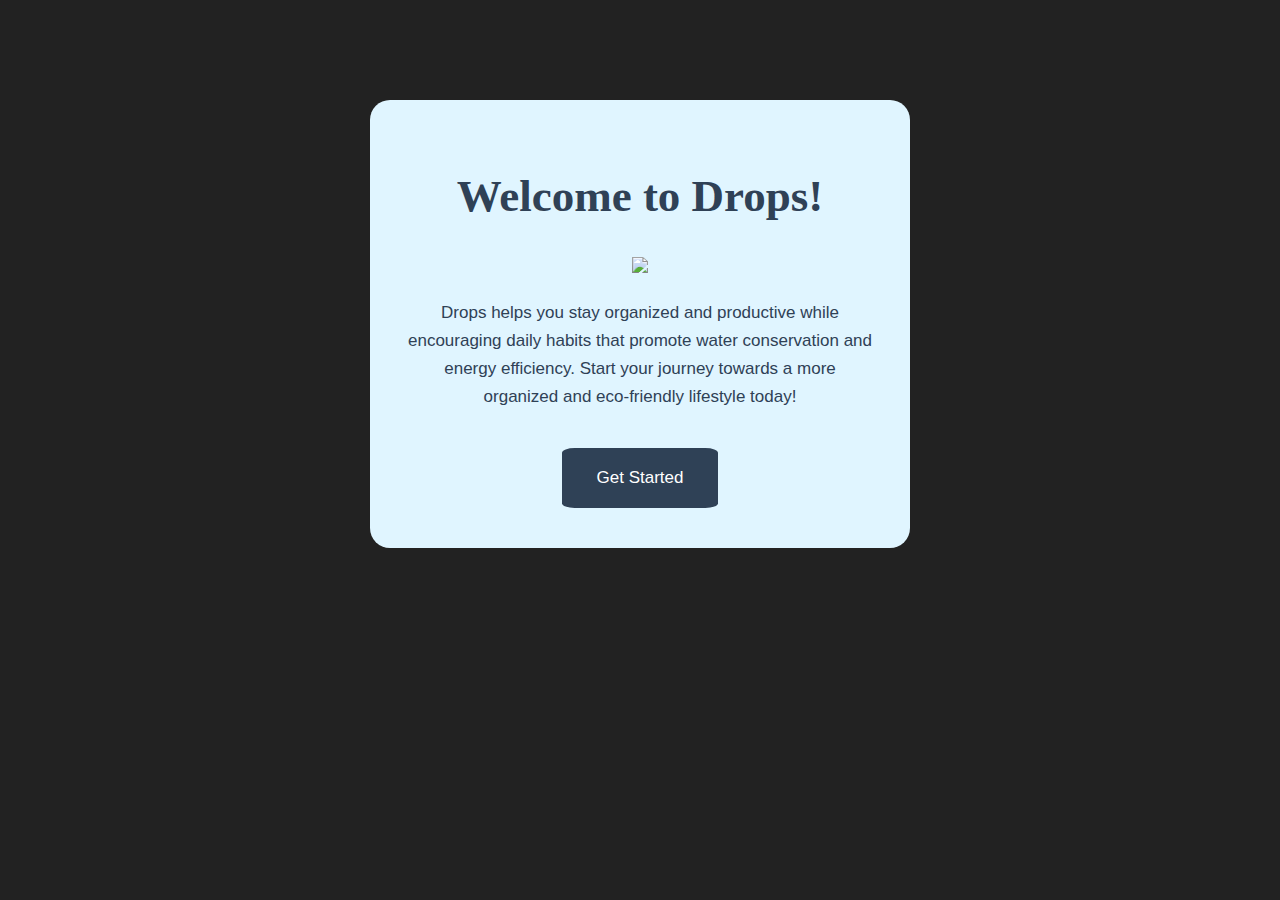
==== index.html @ 55bdecfd "first commit" ====
<!DOCTYPE html>
<html lang="en">
<head>
    <meta charset="UTF-8">
    <meta name="viewport" content="width=device-width, initial-scale=1.0">
    <title>Drops</title>
    <link rel="stylesheet" href="style.css">
</head>
<body>
    <div class="card">
    <h1>Welcome to Drops!</h1>
    <img src="images/dropslogo.png" class="logo"> <!--Enter app icon here-->
    <p class="text">Drops helps you stay organized and productive while encouraging daily habits that promote water conservation and energy efficiency. Start your journey towards a more organized and eco-friendly lifestyle today!</p> <!--Enter intro and description here-->
    <a href="homepage.html"><button type="button" class="getstarted">Get Started</button></a>
    </div>
</body>
---- style.css ----
{
    margin: 0;
    padding: 0;
    font-family: sans-serif;
    box-sizing: border-box;
}

h1 {
    font-size: 45px;
}

body, .home-body {
    background-color: #222;
}

.home-body {
  margin: 0;
  padding: 0;t-serif;
  box-sizing: border-box;
}

.card {
    width: 90%;
    max-width: 470px;
    background: #e0f5ff;
    color: #2f4156;
    margin: 100px auto 0;
    border-radius: 20px;
    padding: 40px 35px;
    text-align: center;
    overflow: hidden;
}

.text {
    text-align: center;
    font-family: Arial;
    line-height: 28px;
    font-size: 17px;
}

.logo {
    max-width: 70%;
    padding: 5px;
}

.getstarted {
    background-color: #2f4156;
    color: #ffffff;
    padding: 20px 35px;
    margin-top: 20px;
    border: none;
    border-radius: 8%;
    text-align: center;
    display: inline-block;
    font-size: 17px;
}

nav {
  margin: 20px auto;
  margin-top: 35px;
  text-align: center;
  margin-bottom: 35px;
  box-shadow: 0 4px 8px rgba(0, 0, 0, 0.2);
  border-radius: 50px;
}

ul {
  background-color: #ebfffc;
  padding: 1em;
  margin: 0;
  list-style-type: none;
  display: flex;
  justify-content: center;
  gap: 1em;
  border-radius: 50px;
}

li {
  display: inline;
}

li a {
  text-decoration: none;
  padding: 30px;
}

.nav-icon {
  width: 50px;
}


.home-header {
    font-size: 40px;
}

.header-logo {
    max-width: 20%;
    padding: 20px;
}

header, 
form {
    min-height: 20px;
    display: flex;
    justify-content: center;
    align-items: center;
    flex-direction: row;
    gap: 0.5rem; 
}

form input, 
form button {
    padding: 0.5rem;
    padding-left: 1rem;
    font-size: 20px;
    background: #ebfffc;
    border-radius: 2rem;
    border: 2px solid slategrey;
}

form button {
    color: #2f4156;;
    background: #ebfffc;
    cursor: pointer;
    transition: all 0.3s ease;
    margin-left: 0.5rem;
}

form button:hover {
    color: #ebfffc;
    background: #2f4156;;
}

.fa-plus-circle {
    margin-top: 0.3rem;
    margin-left: -8px;
}


.todo-list {
    min-width: 0%;
    list-style: none;
    display: flex;
    flex-direction: column; 
    align-items: center; 
    gap: 0.5rem; 
}

.todo {
    margin: 0.5rem;
    padding-left: 0.5rem;
    background: #ebfffc;
    color: #2f4156;
    font-size: 18px;
    display: flex;
    justify-content: space-between;
    align-items: center;
    transition: 0.5s;
    border-radius: 2rem;
    width: 100%;
    max-width: 400px; 
}

.todo li {
    flex: 1;
}

.trash-btn, 
.complete-btn {
    color: #ebfffc;
    border: none;
    padding: 1rem;
    cursor: pointer;
    font-size: 1.5rem;
}

.complete-btn {
    background: #2e842e;
}

.trash-btn {
    border-top-right-radius: 1.75rem;
    border-bottom-right-radius: 1.75rem;
    background: #FFA07A;
}

.todo-item {
    padding: 0rem 0.5rem;
}

.fa-trash, 
.fa-check-circle {
    pointer-events: none;
}

.completed {
    text-decoration: line-through;
    opacity: 0.5;
}

.slide {
    transform: translateX(10rem);
    opacity: 0;
}

select {
    -webkit-appearance: none;
    -moz-appearance: none;
    appearance: none;
    outline: none;
    border: none;
}

.select {
    margin: 1rem;
    position: relative;
    overflow: hidden;
    border-radius: 2rem;
    border: 2px solid slategrey;
}

select {
    color: #2f4156;
    width: 10rem;
    height: 3.2rem;
    cursor: pointer;
    padding: 1rem;
}

.select::after {
    content: "\25BC";
    position: absolute;
    background: #ebfffc;
    top: 0;
    right: 0;
    padding: 1rem;
    pointer-events: none;
    transition: all 0.3s ease;
}

.select::hover::after {
    background: #ebfffc;
    color: #2f4156;
}

.slider-container {
    position: relative;
    width: 90%;
    max-width: 470px;
    margin: 20px auto; 
    overflow: hidden;
    border-radius: 20px;
}

.slider-wrapper {
    display: flex;
    transition: transform 0.5s ease-in-out;
}

.learn-slide {
    min-width: 100%;
    box-sizing: border-box;
}

.learn-slide a {
    display: block;
    text-decoration: none; 
    color: inherit;
    width: 100%;
    height: 100%;
    box-sizing: border-box;
}

.learn-slide a:hover {
    cursor: pointer;
    filter: brightness(0.9);
}

.learn-slider {
    background-color: #ebfffc;
    color: #2f4156;
    border-radius: 20px;
    padding: 40px 35px;
    text-align: center;
    height: 450px; 
    border: 1px solid slategrey;
}

.learn-text {
    text-align: left;
    margin: 15px;
}

.author-text {
    opacity: 0.7;
}

.prev, .next {
    position: absolute;
    top: 50%;
    transform: translateY(-50%);
    background-color: rgba(171, 171, 171, 0.5);
    color: white;
    border: none;
    border-radius: 50%;
    padding: 10px;
    cursor: pointer;
    font-size: 18px;
}

.prev {
    left: 10px;
}

.next {
    right: 10px;
}

.learnimage {
    max-width: 300px;
    border-radius: 25px;
}

.tips-section {
    display: flex;
    flex-direction: column;
    gap: 1rem;
    text-align: left;
    max-height: calc(100vh - 150px);
    overflow-y: auto;
}

.tip-card {
    background-color: #ebfffc;
    color: #2f4156;
    border-radius: 10px;
    padding: 1rem;
    border: 1px solid slategrey;
}

.filter-container {
    margin-bottom: 1.5rem;
}


.filter-section {
    margin: 1rem 0;
    text-align: center;
}

.filter-section label {
    margin-right: 1rem;
}

.filter-section select {
    padding: 0.5rem;
    border-radius: 5px;
    border: 1px solid slategrey;
}

.tip-text {
    text-align: left;
}

.tips-header {
    font-size: 37px;
}


.tip-box-img {
    width: 30%;
    height: auto;
}
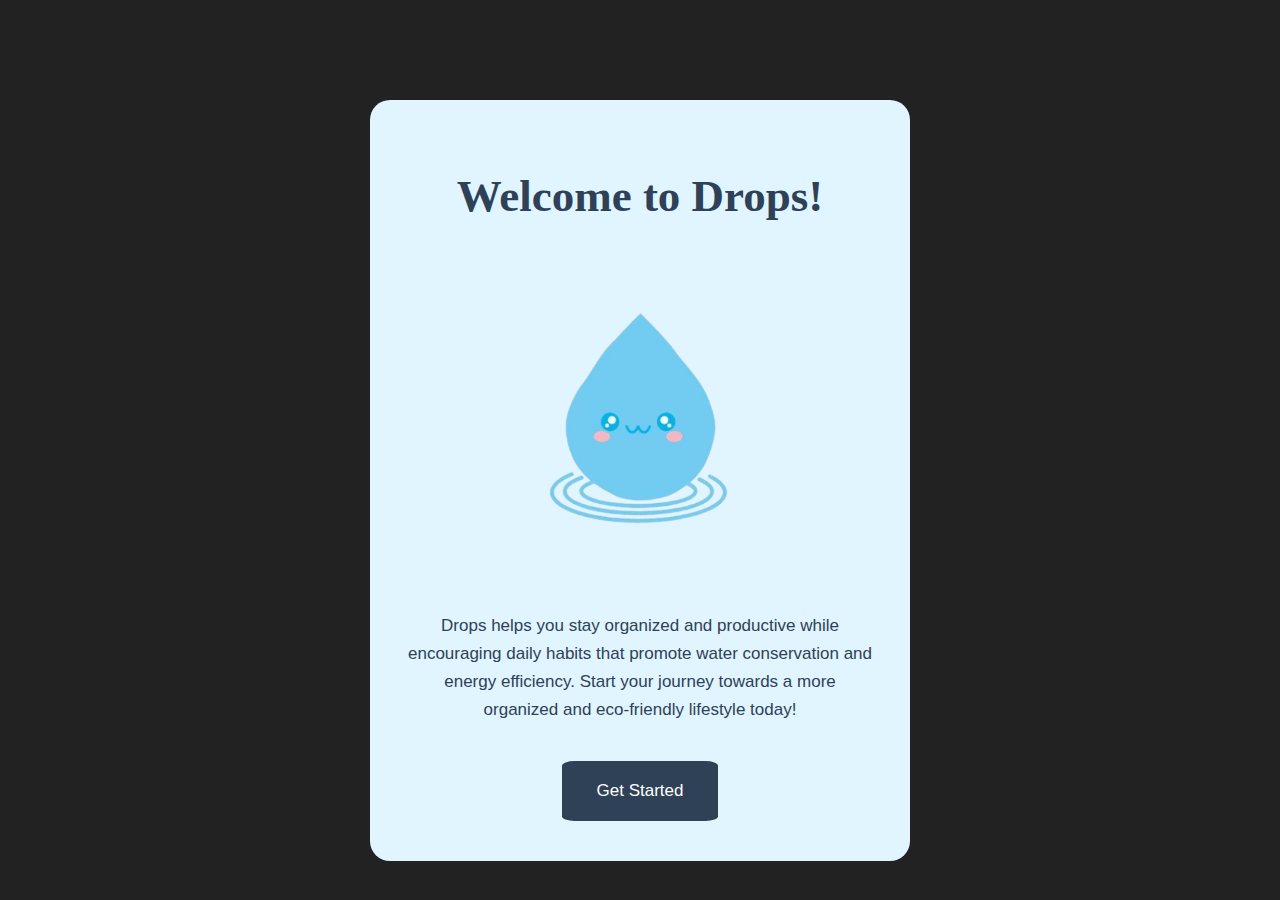
==== commit 52687d77: "Updated images" ====
--- a/index.html
+++ b/index.html
@@ -9,7 +9,7 @@
 <body>
     <div class="card">
     <h1>Welcome to Drops!</h1>
-    <img src="images/dropslogo.png" class="logo"> <!--Enter app icon here-->
+    <img src="images/dropslogo.png" class="logo">
     <p class="text">Drops helps you stay organized and productive while encouraging daily habits that promote water conservation and energy efficiency. Start your journey towards a more organized and eco-friendly lifestyle today!</p> <!--Enter intro and description here-->
     <a href="homepage.html"><button type="button" class="getstarted">Get Started</button></a>
     </div>
